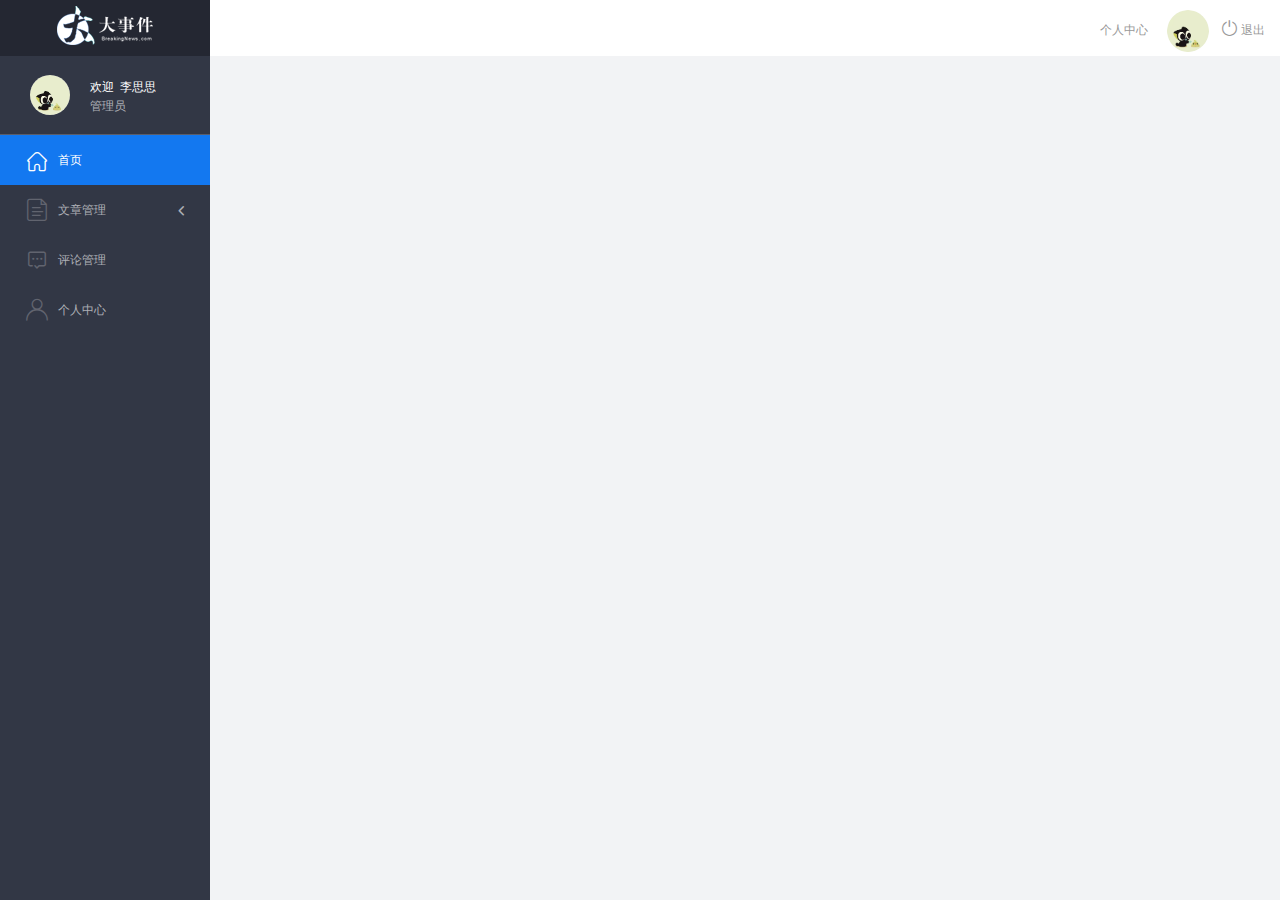
==== admin/index.html @ 0d91d389 "大事件登陆事件完成" ====
<!DOCTYPE html>
<html lang="en">

<head>
    <meta charset="UTF-8">
    <meta name="viewport" content="width=device-width, initial-scale=1.0">
    <meta http-equiv="X-UA-Compatible" content="ie=edge">
    <title>大事件-后台首页</title>
    <link rel="stylesheet" href="./libs/bootstrap/css/bootstrap.min.css">
    <link rel="stylesheet" href="css/reset.css">
    <link rel="stylesheet" href="css/iconfont.css">
    <link rel="stylesheet" href="css/main.css">
    <script src="./libs/jquery-1.12.4.min.js"></script>
    <!-- 导入bootstrap的js文件 -->
    <script src="./libs/bootstrap/js/bootstrap.min.js"></script>
</head>

<body>
    <div class="sider">
        <a href="#" class="logo"><img src="images/logo02.png" alt="logo"></a>
        <div class="user_info">
            <img src="images/2.jpg" alt="person">
            <span>欢迎&nbsp;&nbsp;李思思</span>
            <b>管理员</b>
        </div>
        <!-- 左侧导航栏 -->
        <div class="menu">
            <div class="level01 active"><a href="#" target="main_frame"><i
                        class="iconfont icon-yidiandiantubiao04"></i><span>首页</span></a></div>
            <div class="level01"><a href="#"><i class="iconfont icon-icon-article"></i><span>文章管理</span><b
                        class="iconfont icon-arrowdownl"></b></a></div>
            <ul class="level02">
                <li><a href="#" target="main_frame"><i class="iconfont icon-previewright"></i><span>文章列表</span></a></li>
                <li><a href="#" target="main_frame"><i class="iconfont icon-previewright"></i><span>发表文章</span></a></li>
                <li><a href="#" target="main_frame"><i class="iconfont icon-previewright"></i><span>文章类别管理</span></a>
                </li>
            </ul>

            <div class="level01"><a href="#" target="main_frame"><i
                        class="iconfont icon-comment"></i><span>评论管理</span></a></div>
            <div class="level01" id="user"><a href="#" target="main_frame"><i
                        class="iconfont icon-user"></i><span>个人中心</span></a></div>
        </div>
        <!-- 顶部栏 -->
        <div class="header_bar">
            <div class="user_center_link">
                <a href="./user.html" target="main_frame">个人中心</a>
                <img src="images/2.jpg" alt="person">
                <a href="javascript:void(0)" class="logout"><i class="iconfont icon-tuichu"></i> 退出</a>
            </div>
        </div>
        <!-- 右侧主体内容 -->
        <div class="main" id="main_body">

        </div>
    </div>
<script src="./libs/http.js"></script>
    <script>
        $(function () {
            $.ajax({
                //一:发送ajax请求,获取网站管理员用户的个人信息
                url: window.BigNew.user_info,
                //设置请求头
                headers: {
                    Authorization: window.localStorage.getItem('token')
                },
                success: function (backData) {
                   console.log( backData);
                   
                    $('.user_center_link>img').attr('src',backData.data.userPic);
                    $('.user_info>img').attr('src',backData.data.userPic);
                    $('user_info>span').text(backData.data.nickname);
                }
            })

            //退出
            // 给退出按钮设置一个点击事件
            $('.logout').on('click',function(){
                //删除token 跳转到登陆页面
                window.localStorage.removeItem('token');
                window.location.href='./login.html';
            })

        })
    </script>
</body>

</html>
---- admin/css/iconfont.css ----
@font-face {font-family: "iconfont";
  src: url('../fonts/iconfont.eot?t=1558003957214'); /* IE9 */
  src: url('../fonts/iconfont.eot?t=1558003957214#iefix') format('embedded-opentype'), /* IE6-IE8 */
  url('[data-uri]') format('woff2'),
  url('../fonts/iconfont.woff?t=1558003957214') format('woff'),
  url('../fonts/iconfont.ttf?t=1558003957214') format('truetype'), /* chrome, firefox, opera, Safari, Android, iOS 4.2+ */
  url('../fonts/iconfont.svg?t=1558003957214#iconfont') format('svg'); /* iOS 4.1- */
}

.iconfont {
  font-family: "iconfont" !important;
  font-size: 16px;
  font-style: normal;
  -webkit-font-smoothing: antialiased;
  -moz-osx-font-smoothing: grayscale;
}

.icon-yidiandiantubiao04:before {
  content: "\e607";
}

.icon-arrowdownl:before {
  content: "\e6a3";
}

.icon-key:before {
  content: "\e68b";
}

.icon-tuichu:before {
  content: "\e622";
}

.icon-previewright:before {
  content: "\e75c";
}

.icon-system:before {
  content: "\e6a6";
}

.icon-icondate:before {
  content: "\e609";
}

.icon-search:before {
  content: "\e656";
}

.icon-system1:before {
  content: "\e608";
}

.icon-user:before {
  content: "\e645";
}

.icon-comment:before {
  content: "\e60a";
}

.icon-icon-article:before {
  content: "\e601";
}
---- admin/css/main.css ----
body{
    font-family:'MicroSoft YaHei';
    background-color: #f2f3f5;
}
.main_wrap{
    position:fixed;
    width:100%;
    height:100%;
    left:0px;
    top:0px;
    background:url('../images/login_bg.jpg'); 
    background-size:100% 100%; 
  }
.header{
    width:1200px;
    overflow: hidden;
    margin:20px auto 0;
}
.heade .logo{
    float: left;
}
.header .copyright{
    float:right;
    font-size:12px;
    color:#fff;
    text-align:right;
    line-height:20px;
    margin-top:10px;
}
.login_form_con{
    position:absolute;
    left:50%;
    top:50%;
    margin-left:-200px;
    margin-top:-155px;
    width:400px;
    height:310px;
    background-color: #edeff0;
}

.login_form{
    position: relative;
}

.login_form .icon-user{
    position:absolute;
    font-size:16px;
    color:#999;
    left:46px;
    top:12px;
}
.login_form .icon-key{
    position:absolute;
    font-size:18px;
    color:#999;
    left:46px;
    top:78px;
}
.login_title{
    height:60px;
    background:url('../images/login_title.png') center center no-repeat #fff;
}
.input_txt,.input_pass,.input_sub{
    display:block;
    width:334px;
    height:37px;
    padding:0px;
    text-indent:40px;
    border:1px solid #ddd;
    margin:27px auto 0;
    outline:none;
}
.input_sub{
    margin-top:40px;
    height:42px;
    background-color: #19b9e7;
    text-indent:0px;
    font-size:18px;
    color:#fff;
    cursor: pointer;
}
.input_sub:hover{
    background-color: #08a0cc;
}

.sider{
    position:fixed;
    left:0;
    top:0;
    bottom:0;
    width:210px;
    background-color: #323745;
}
.sider .logo{
    display:block;
    height:56px;
    background-color: #242732;
    overflow: hidden;
}
.sider .logo img{
    display:block;
    margin:6px auto 0;
}
.user_info{
    height:79px;
    border-bottom:1px solid #5a5e6b;
}

.user_info img{
    float: left;
    width:40px;
    height:40px;
    border-radius:20px;
    margin:19px 0 0 30px;
}
.user_info span{
    float: left;
    width:120px;
    font-size:12px;
    color:#fff;
    margin:23px 0 0 20px;
}
.user_info b{
    float: left;
    width: 120px;
    font-weight:normal;
    font-size:12px;
    color:#adafb5;
    margin:2px 0 0 20px;
}

.menu .level01{
    height:50px;
    line-height:50px;
}
.menu .level01 a{
    display:block;
    height:50px;
    font-size:12px;
    color:#adafb5;
    overflow: hidden;
}
.menu .level01.active a{
    background-color: #1378f0;
    color:#fff;
}
.menu .level01.active i{
    color:#fff;
}

.menu .level01 a:hover{
    background-color: #1378f0;
    color:#fff;
}
.menu .level01 a:hover i{
    color:#fff;
}
.menu .level01 i{
    color:#61646f;
    font-size:22px;
    float: left;
    margin-left:26px;
}
.menu .level01 span{
    float: left;
    margin-left:10px;
}
.menu .level01 b{
    float: right;
    margin-right:20px;
    font-weight:normal;
    transform:rotate(90deg);
    transition:all 500ms ease;
}

.menu .level01 .rotate0{
    transform:rotate(0deg);
}

.menu .level02{
    background: #242732;
    display:none;
}


.menu .level02 li{
    height:40px;
    line-height:40px;
}
.menu .level02 li a{
    display:block;
    height:40px;
    font-size:12px;
    color:#adafb5;
    overflow: hidden;
}

.menu .level02 li a:hover{
    background-color: #1378f0;
    color:#fff;
}

.menu .level02 li i{
    font-size:12px;
    float: left;
    margin-left:60px;
}
.menu .level02 li span{
    font-size:12px;
    float: left;
    margin-left:5px;
}

.menu .level02 .active a{
    color:#ffae00;
}

.header_bar{
    position:fixed;
    left:210px;
    right:0;
    top:0;
    height:56px;
    background-color: #fff;
}

.main{
    position:fixed;
    left:210px;
    top:56px;
    right:0;
    bottom:0;
    background-color: #f2f3f5;
}

.search_form{
    width:218px;
    height:33px;
    border:1px solid #ddd;
    background-color: #f2f3f5;
    border-radius:16px;
    float: left;
    margin:12px 0 0 27px;
}

.search_form input{
    padding:0px;
    margin:0px;
    border:0px;
    float: left;
    background-color: #f2f3f5;
    font-size:12px;
    width:175px;
    height:31px;
    margin-left:12px;
    outline:none;
   
}

.search_form .icon-search{
    line-height:33px;
    cursor: pointer;
    font-size:18px;
    color:#abaebb;
}
.user_center_link{
    float:right;

}
.user_center_link a{
    line-height:56px;
    font-size:12px;
    color:#999;
    margin-right:15px;
}
.user_center_link a:hover{
    color:#ffae00
}

.user_center_link img{
    width:42px;
    height:42px;
    border-radius:32px;
    margin-right:10px;
}

.spannel_list{
    margin-top:20px;
}

.spannel{
	height:100px;
	overflow:hidden;
	text-align:center;
    position:relative;
    background-color: #fff;
    border:1px solid #e7e7e9;
    margin-bottom:20px;
}

.spannel em{
    font-style:normal;
	font-size:50px;
	line-height:50px;
	display:inline-block;
	margin:10px 0 0 20px;
	font-family:'Arial';
	color:#83a2ed;
}

.spannel span{
	font-size:14px;
	display:inline-block;
	color:#83a2ed;
	margin-left:10px;
}

.spannel b{
	position:absolute;
	left:0;
	bottom:0;
	width:100%;
	line-height:24px;
	background:#e5e5e5;
	color:#333;
	font-size:14px;
	font-weight:normal;
}

.scolor01 em,.scolor01 span{
	color:#6ac6e2;
}

.scolor02 em,.scolor02 span{
	color:#5fd9de;
}

.scolor03 em,.scolor03 span{
	color:#58d88e;
}


.gragh_pannel{
    height:350px;
    border:1px solid #e7e7e9;
    background-color: #fff!important; 
    margin-bottom:20px;  
}

.column_pannel{
    margin-bottom:20px;
    height:400px;
    border:1px solid #e7e7e9;
    background-color: #fff!important;   
}

.common_title{
    line-height:42px;
    background-color: #fbfbfb;
    border:1px solid #e7e7e9;
    margin-top:20px;
    text-indent: 15px;
    font-size:14px;
    color:#333;
}

.common_con{
    border:1px solid #e7e7e9;
    border-top:0px;
    background-color: #fff;
    padding-bottom:20px;
    margin-bottom:20px;
}
.opt_btns{
    margin-top:20px;
}

.mp20{
    margin-top:20px;
}

.pagination{   
   margin:0;
}

.article_form{
    margin-top:20px;
}

.form-group{
    margin-bottom:25px;
}

.form-group label{
    font-weight:normal;
    color:#666;
}

.icon-icondate{
    line-height:16px;
}

.user_pic{
    width:100px;
    height:100px;
    margin-bottom:10px;
}

.article_cover{
    width:200px;
    height:200px;
    margin-bottom:10px;
}
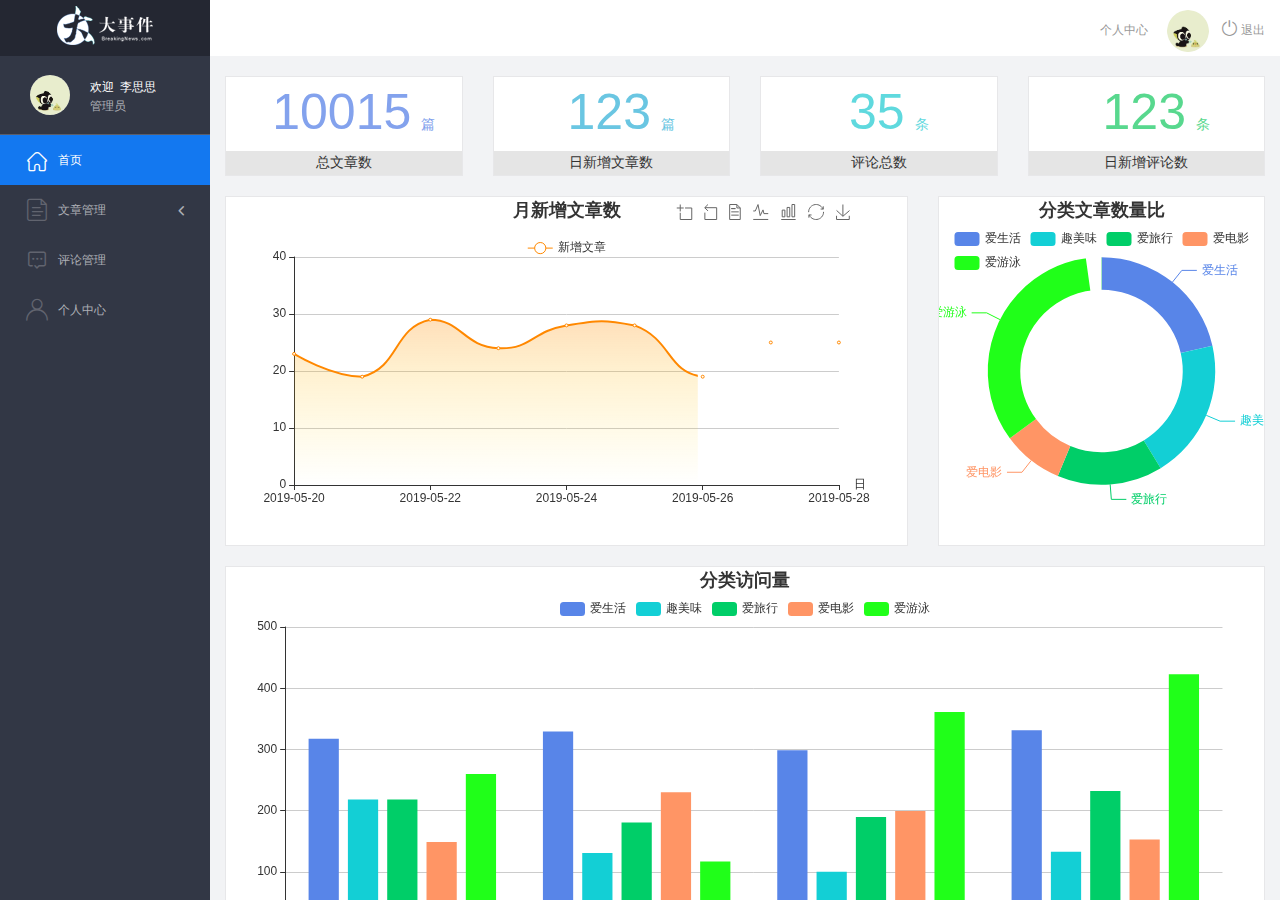
==== commit 92bc78a0: "文章管理模块完成" ====
--- a/admin/index.html
+++ b/admin/index.html
@@ -20,25 +20,28 @@
         <a href="#" class="logo"><img src="images/logo02.png" alt="logo"></a>
         <div class="user_info">
             <img src="images/2.jpg" alt="person">
-            <span>欢迎&nbsp;&nbsp;李思思</span>
+            <span>欢迎&nbsp;&nbsp;<i>李思思</i></span>
             <b>管理员</b>
         </div>
         <!-- 左侧导航栏 -->
         <div class="menu">
-            <div class="level01 active"><a href="#" target="main_frame"><i
+            <div class="level01 active"><a href="./main_count.html" target="myIframe"><i
                         class="iconfont icon-yidiandiantubiao04"></i><span>首页</span></a></div>
             <div class="level01"><a href="#"><i class="iconfont icon-icon-article"></i><span>文章管理</span><b
                         class="iconfont icon-arrowdownl"></b></a></div>
             <ul class="level02">
-                <li><a href="#" target="main_frame"><i class="iconfont icon-previewright"></i><span>文章列表</span></a></li>
-                <li><a href="#" target="main_frame"><i class="iconfont icon-previewright"></i><span>发表文章</span></a></li>
-                <li><a href="#" target="main_frame"><i class="iconfont icon-previewright"></i><span>文章类别管理</span></a>
+                <li><a href="./article_list.html" target="myIframe"><i
+                            class="iconfont icon-previewright"></i><span>文章列表</span></a></li>
+                <li><a href="./article_release.html" target="myIframe"><i
+                            class="iconfont icon-previewright"></i><span>发表文章</span></a></li>
+                <li><a href="./article_category.html" target="myIframe"><i
+                            class="iconfont icon-previewright"></i><span>文章类别管理</span></a>
                 </li>
             </ul>
 
-            <div class="level01"><a href="#" target="main_frame"><i
+            <div class="level01"><a href="./comment_list.html" target="myIframe"><i
                         class="iconfont icon-comment"></i><span>评论管理</span></a></div>
-            <div class="level01" id="user"><a href="#" target="main_frame"><i
+            <div class="level01" id="user"><a href="./user.html" target="myIframe"><i
                         class="iconfont icon-user"></i><span>个人中心</span></a></div>
         </div>
         <!-- 顶部栏 -->
@@ -51,10 +54,10 @@
         </div>
         <!-- 右侧主体内容 -->
         <div class="main" id="main_body">
-
+            <iframe src="./main_count.html" frameborder="0" name="myIframe" style="width:100%;height:100%"></iframe>
         </div>
     </div>
-<script src="./libs/http.js"></script>
+    <script src="./libs/http.js"></script>
     <script>
         $(function () {
             $.ajax({
@@ -65,20 +68,47 @@
                     Authorization: window.localStorage.getItem('token')
                 },
                 success: function (backData) {
-                   console.log( backData);
-                   
-                    $('.user_center_link>img').attr('src',backData.data.userPic);
-                    $('.user_info>img').attr('src',backData.data.userPic);
-                    $('user_info>span').text(backData.data.nickname);
+                    console.log(backData);
+
+                    $('.user_center_link>img').attr('src', backData.data.userPic);
+                    $('.user_info>img').attr('src', backData.data.userPic);
+                    $('.user_info>span>i').text(backData.data.nickname);
+                    console.log( $());
+                    
                 }
             })
 
             //退出
             // 给退出按钮设置一个点击事件
-            $('.logout').on('click',function(){
+            $('.logout').on('click', function () {
                 //删除token 跳转到登陆页面
                 window.localStorage.removeItem('token');
-                window.location.href='./login.html';
+                window.location.href = './login.html';
+            })
+
+
+            //三首页左侧一级菜单设置点击事件
+            $('.level01').on('click', function () {
+                $(this).addClass('active').siblings('div').removeClass('active');
+
+                //如果点击的是文章管理,就让二级菜单显示
+                if ($(this).index() == 1) {
+                    //设置小剑尖的旋转(其实就是设置有咩有rotate0类- 本质是c3的旋转动画)
+                    $('ul.level02').slideToggle();
+                    //设置小剑尖的旋转(其实就是设置有咩有rotate0类- 本质是c3的旋转动画)
+                    $(this).find('b').toggleClass('rotate0');
+                    //默认选中第一个二级菜单.
+                    $('ul.level02>li:eq(0)>a')[0].click();
+                    //jQuery对象的click()事件,他只会触发js单击事件,而不会触发a标签的默认跳转事件.
+                    //dom对象的click()事件,他不仅会触发js单击事件,还会触发a标签的默认跳转事件
+
+                }
+            })
+
+            //四:首页左侧二级菜单设置点击事件
+            $('ul.level02>li').on('click', function () {
+                //当前点击的添加active类,其他的兄弟移除active类
+                $(this).addClass('active').siblings('li').removeClass('active');
             })
 
         })
